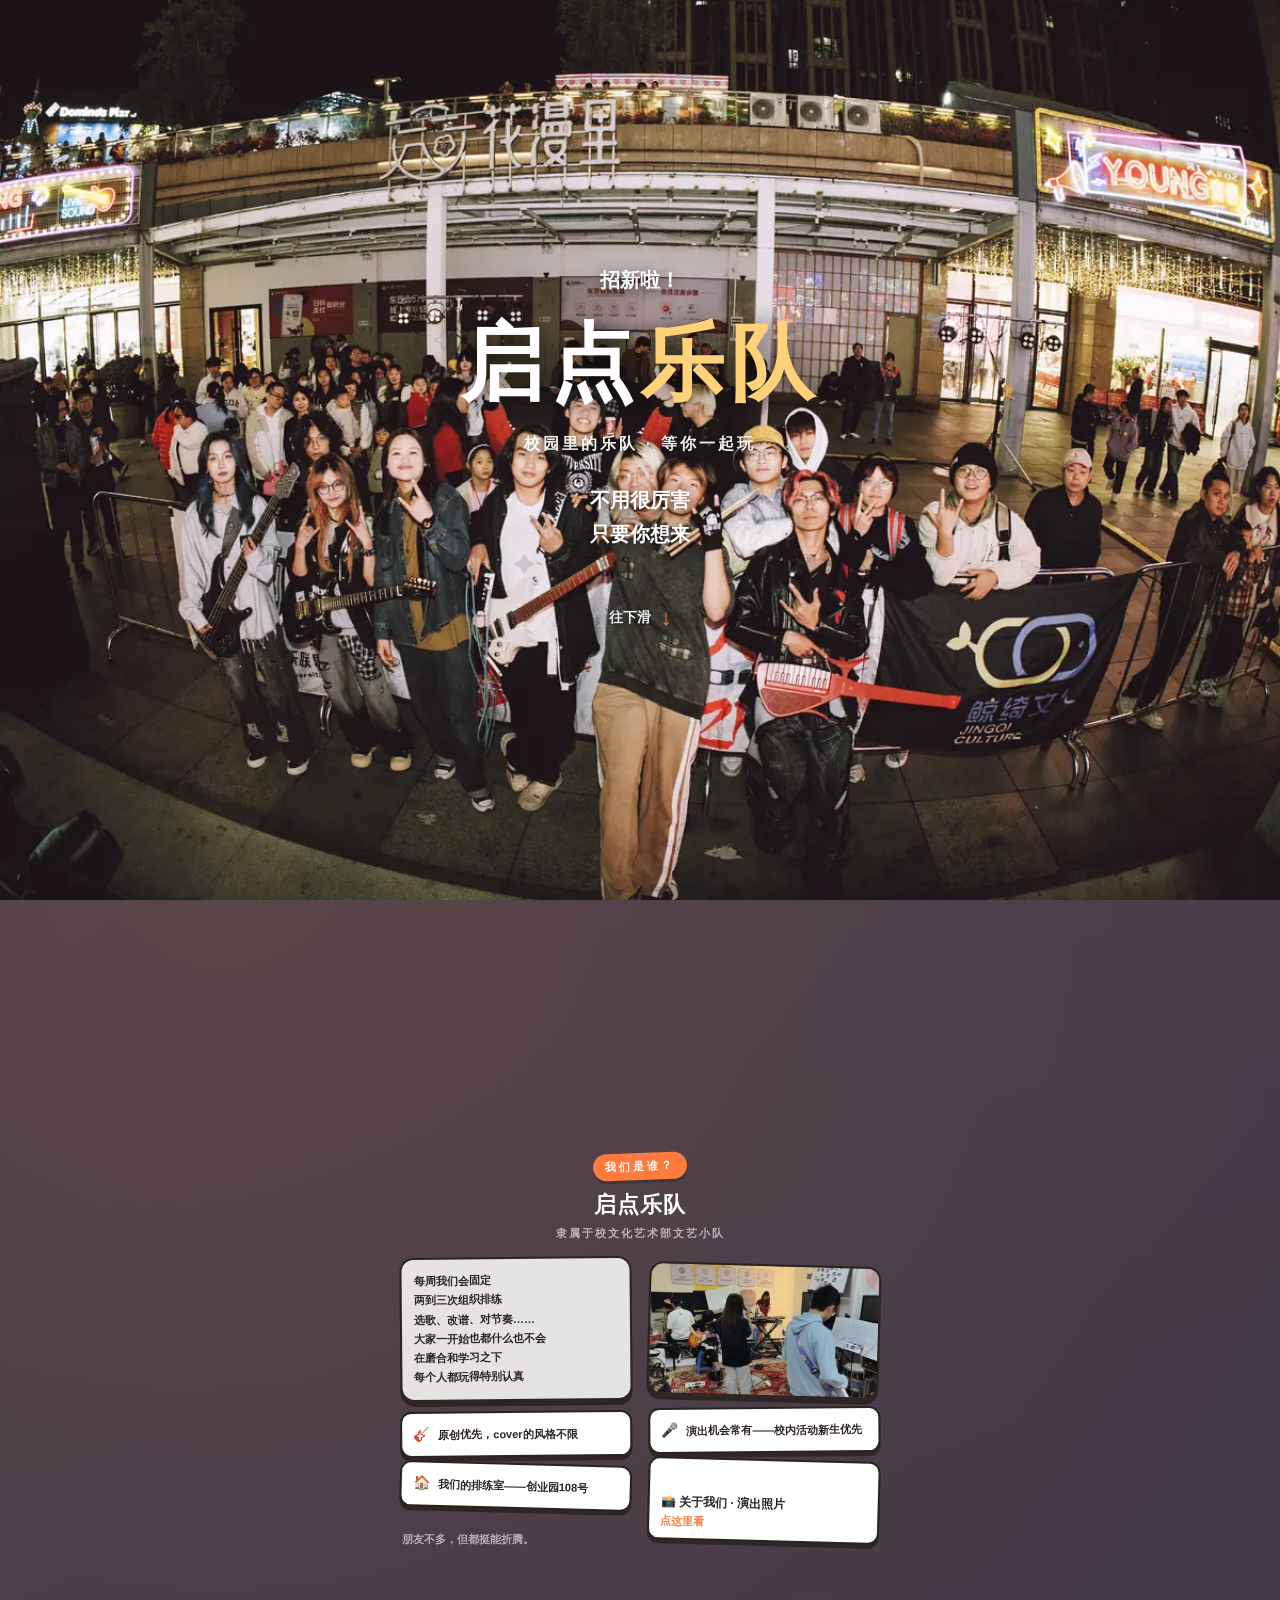
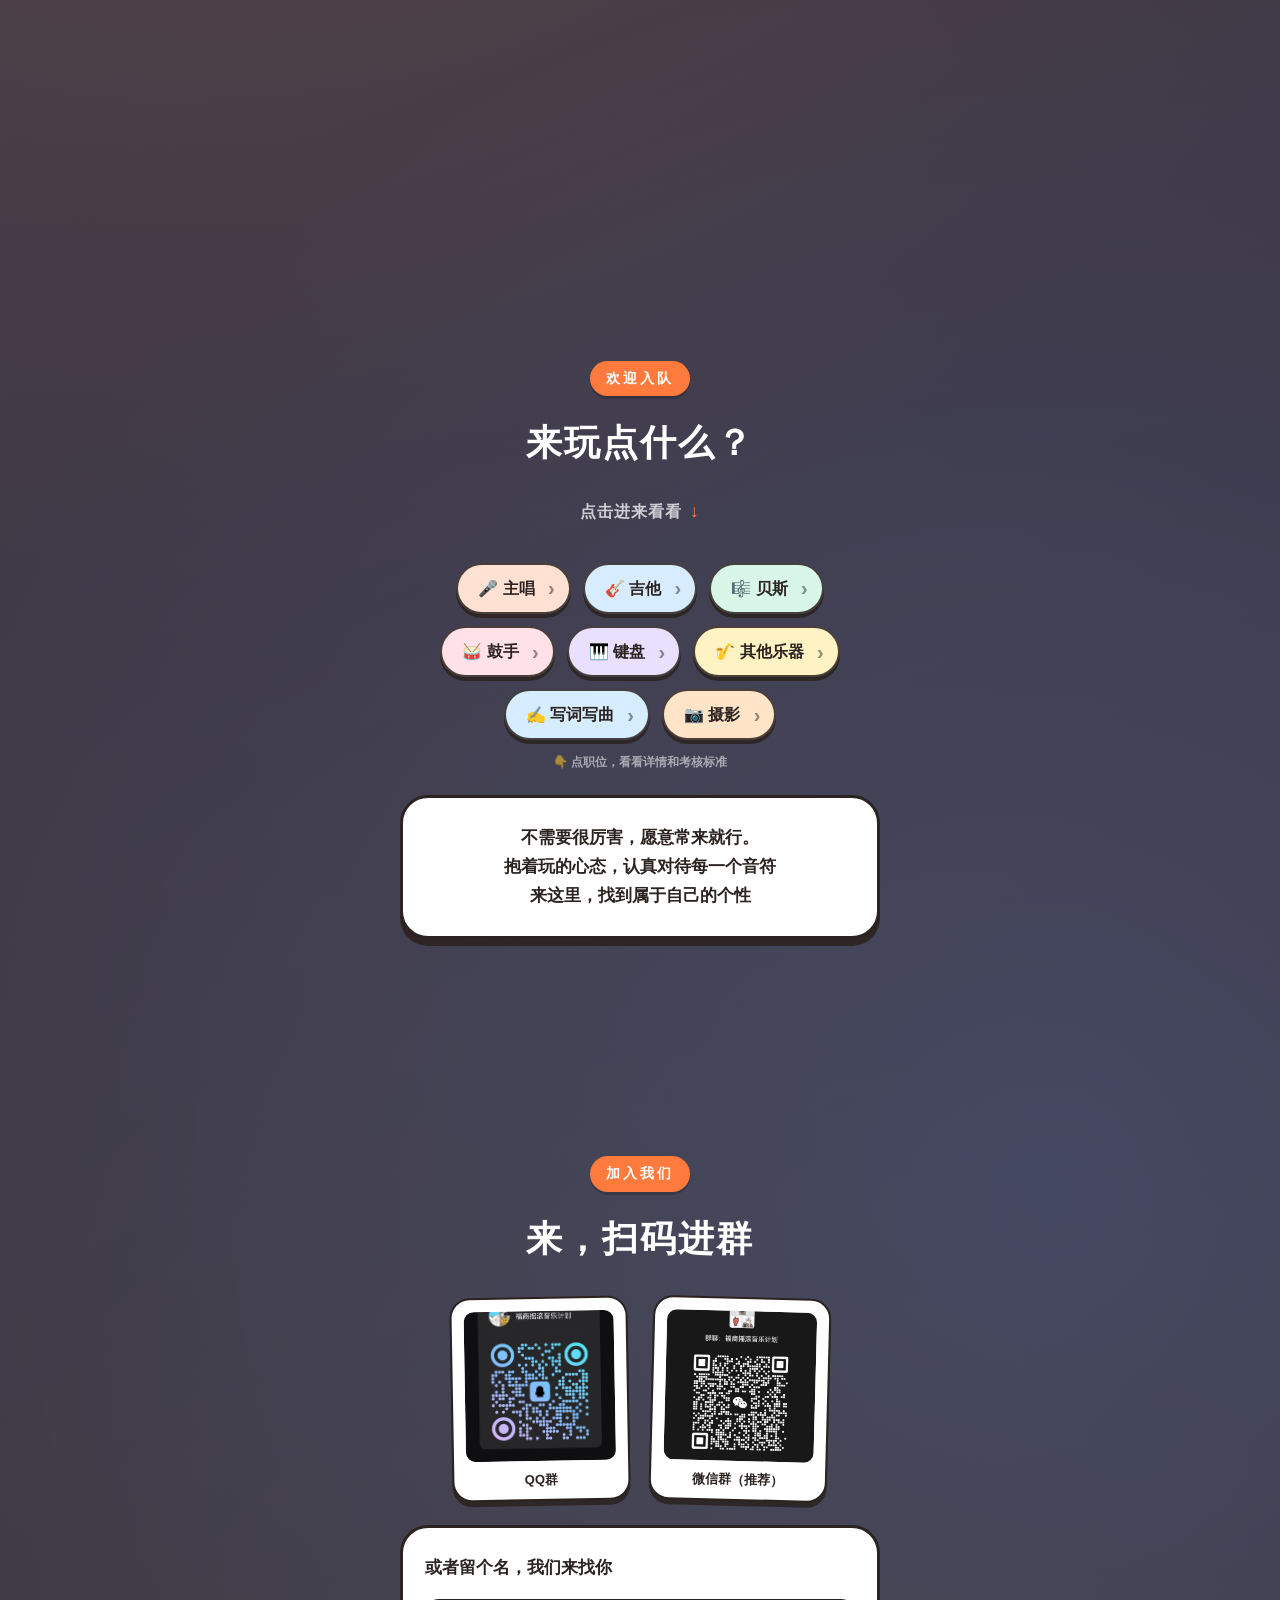
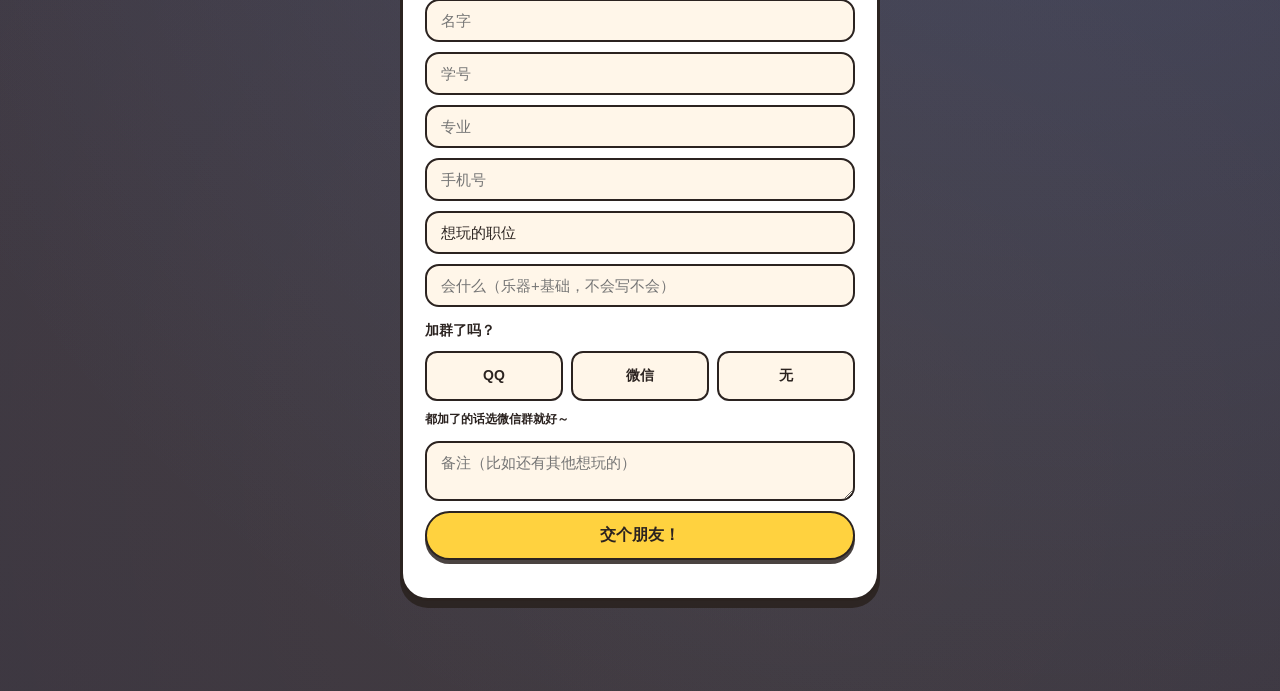
==== qidian/index.html @ b2cba927 "封面人物右移：背景定位改为38%" ====
<!DOCTYPE html>
<html lang="zh-CN">
<head>
<meta charset="UTF-8">
<meta name="viewport" content="width=device-width, initial-scale=1.0, viewport-fit=cover">
<title>启点乐队 · 招新</title>
<meta name="description" content="校园里的乐队 · 等你一起玩，来认识我们吧">
<meta property="og:title" content="启点乐队 · 招新啦">
<meta property="og:description" content="校园里的乐队，等你一起玩。原创、排练、演出，欢迎零基础的你。">
<meta property="og:image" content="https://arrivederci444.github.io/mosm/qidian/picture/DSC_8650_cover.jpg">
<meta property="og:type" content="website">
<link rel="stylesheet" href="style.css?v=15">
<link rel="preload" as="image" href="picture/DSC_8650_cover.webp?v=5">
<link rel="preload" as="image" href="picture/865eef07159ce5806c21fc6494d85a21_s.webp">
<link rel="preload" as="image" href="picture/547a4ffb58e353ded517ff76b41d2df9.webp">
</head>
<body>

<main class="deck" id="deck">

  <!-- 封面 -->
  <section class="slide slide-cover" id="slide0">
    <div class="slide-inner cover-inner">
      <div class="confetti" aria-hidden="true"></div>
      <span class="sticker sticker-spin">招新啦！</span>
      <h1 class="cover-title">启点<span>乐队</span></h1>
      <p class="cover-sub">校园里的乐队 · 等你一起玩</p>
      <p class="cover-desc">不用很厉害<br>只要你想来</p>
      <div class="scroll-hint">往下滑<span class="arrow">↓</span></div>
    </div>
  </section>

  <!-- 我们是谁 -->
  <section class="slide" id="slide1">
    <div class="slide-inner">
      <div class="about-head">
        <p class="kicker">我们是谁？</p>
        <h2 class="slide-title">启点乐队</h2>
        <p class="title-note">隶属于校文化艺术部文艺小队</p>
      </div>
      <div class="about-body">
        <div class="about-text">
          <div class="about-desc">
            <p>每周我们会固定<br>两到三次组织排练<br>选歌、改谱、对节奏……<br>大家一开始也都什么也不会<br>在磨合和学习之下<br>每个人都玩得特别认真</p>
          </div>
          <ul class="facts">
            <li><span class="emoji">🎸</span>原创优先，cover的风格不限</li>
            <li><span class="emoji">🏠</span>我们的排练室——创业园108号</li>
          </ul>
          <p class="tail">朋友不多，但都挺能折腾。</p>
        </div>
        <div class="about-photos">
          <figure class="about-photo p1">
            <picture>
              <source srcset="picture/865eef07159ce5806c21fc6494d85a21_s.webp" type="image/webp">
              <img src="picture/865eef07159ce5806c21fc6494d85a21_s.jpg" alt="排练日常">
            </picture>
          </figure>
          <ul class="facts">
            <li><span class="emoji">🎤</span>演出机会常有——校内活动新生优先</li>
          <li class="facts-cta">
            <button class="about-link" id="aboutLink">📸 关于我们 · 演出照片<span class="about-link-hint">点这里看</span></button>
          </li>
          </ul>
        </div>
      </div>
    </div>
  </section>

  <!-- 招新岗位 -->
  <section class="slide" id="slide2">
    <div class="slide-inner">
      <p class="kicker">欢迎入队</p>
      <h2 class="slide-title">来玩点什么？<br><span class="click-hint">点击进来看看 <span class="click-arrow">↓</span></span></h2>
      <div class="chips">
        <a class="chip" href="role.html?role=主唱">🎤 主唱</a>
        <a class="chip" href="role.html?role=吉他">🎸 吉他</a>
        <a class="chip" href="role.html?role=贝斯">🎼 贝斯</a>
        <a class="chip" href="role.html?role=鼓手">🥁 鼓手</a>
        <a class="chip" href="role.html?role=键盘">🎹 键盘</a>
        <a class="chip" href="role.html?role=其他乐器">🎷 其他乐器</a>
        <a class="chip" href="role.html?role=写词写曲">✍️ 写词写曲</a>
        <a class="chip" href="role.html?role=摄影">📷 摄影</a>
      </div>
      <p class="role-hint">👇 点职位，看看详情和考核标准</p>
      <div class="card">
        <p>不需要很厉害，愿意常来就行。<br>抱着玩的心态，认真对待每一个音符<br>来这里，找到属于自己的个性</p>
      </div>
    </div>
  </section>

  <!-- 加入我们 -->
  <section class="slide" id="slide3">
    <div class="slide-inner">
      <p class="kicker">加入我们</p>
      <h2 class="slide-title">来，扫码进群</h2>
      <div class="qr-row">
        <div class="qr">
          <img src="qr-wechat.jpg" alt="QQ群二维码">
          <span class="qr-label">QQ群</span>
        </div>
        <div class="qr">
          <img src="qr-qq.jpg" alt="微信群二维码">
          <span class="qr-label">微信群（推荐）</span>
        </div>
      </div>
      <div class="card form-card">
        <h3>或者留个名，我们来找你</h3>
        <form id="joinForm">
          <input type="text" name="name" placeholder="名字" required>
          <input type="text" name="student_id" placeholder="学号" pattern="202[0-9]{5}0[0-9]{3}" title="学号格式：202XXXXX0XXX" required>
          <input type="text" name="major" placeholder="专业" required>
          <input type="tel" name="phone" placeholder="手机号" required>
          <select name="position" required>
            <option value="" disabled selected>想玩的职位</option>
            <option>主唱</option>
            <option>吉他</option>
            <option>贝斯</option>
            <option>鼓手</option>
            <option>键盘</option>
            <option>其他乐器</option>
            <option>摄影</option>
          </select>
          <input type="text" name="instruments" placeholder="会什么（乐器+基础，不会写不会）" required>
          <div class="form-group">
            <label class="form-label">加群了吗？</label>
            <div class="group-options">
              <label class="group-opt"><input type="radio" name="group" value="QQ"><span>QQ</span></label>
              <label class="group-opt"><input type="radio" name="group" value="微信"><span>微信</span></label>
              <label class="group-opt"><input type="radio" name="group" value="无"><span>无</span></label>
            </div>
            <p class="form-sub">都加了的话选微信群就好～</p>
          </div>
          <textarea name="remarks" rows="2" placeholder="备注（比如还有其他想玩的）"></textarea>
          <button type="submit" class="btn">交个朋友！</button>
        </form>
        <p class="form-hint" id="formHint"></p>
      </div>
    </div>
  </section>

</main>

<!-- 演出照片弹窗 -->
<div class="gallery-modal" id="galleryModal">
  <div class="gallery-box">
    <div class="gallery-head">
      <h3>关于我们 · 演出照片</h3>
      <button class="gallery-close" id="galleryClose">×</button>
    </div>
    <div class="gallery-grid" id="galleryGrid"></div>
  </div>
</div>

<!-- 大图灯箱 -->
<div class="lb" id="lb">
  <button class="lb-close" id="lbClose">×</button>
  <button class="lb-prev" id="lbPrev">‹</button>
  <img id="lbImg" src="" alt="">
  <button class="lb-next" id="lbNext">›</button>
</div>

<!-- 二维码放大 -->
<div class="qr-zoom" id="qrZoom">
  <img id="qrZoomImg" src="" alt="二维码">
</div>

<script src="script.js?v=4"></script>
</body>
</html>
---- qidian/style.css ----
:root {
  --paper: #fff6e9;
  --ink: #2b2320;
  --card: #ffffff;
  --orange: #ff7a3d;
  --pink: #ff4d6d;
  --blue: #3d9bff;
  --purple: #8b5cf6;
  --green: #3ecf8e;
  --yellow: #ffd23f;
}

* { margin: 0; padding: 0; box-sizing: border-box; }

html { scroll-snap-type: y proximity; background: #3a3642; scroll-padding-bottom: 48px; overflow-x: hidden; }

body {
  font-family: -apple-system, BlinkMacSystemFont, "PingFang SC", "Hiragino Sans GB", "Microsoft YaHei", sans-serif;
  background:
    radial-gradient(circle at 18% 22%, rgba(255,122,61,.12), transparent 42%),
    radial-gradient(circle at 82% 72%, rgba(96,150,255,.16), transparent 42%),
    radial-gradient(circle at 62% 94%, rgba(255,210,63,.07), transparent 45%),
    linear-gradient(160deg, #48424d 0%, #403a47 45%, #343040 100%);
  color: var(--ink);
  line-height: 1.7;
  -webkit-font-smoothing: antialiased;
  overflow-x: hidden;
}

.deck { scroll-snap-stop: always; }

/* ---------- 每一屏 ---------- */
.slide {
  min-height: 100vh;
  min-height: 100svh;
  scroll-snap-align: start;
  display: flex;
  align-items: center;
  justify-content: center;
  padding: 48px 28px calc(48px + env(safe-area-inset-bottom));
  position: relative;
}

.slide-inner {
  width: 100%;
  max-width: 480px;
  margin: 0 auto;
  text-align: center;
}

/* 进入视口的动画 */
.slide-inner > * {
  opacity: 0;
  transform: translateY(26px);
  transition: opacity .6s ease, transform .6s ease;
}
.slide.in .slide-inner > * { opacity: 1; transform: translateY(0); }
.slide.in .slide-inner > *:nth-child(1) { transition-delay: .05s; }
.slide.in .slide-inner > *:nth-child(2) { transition-delay: .12s; }
.slide.in .slide-inner > *:nth-child(3) { transition-delay: .19s; }
.slide.in .slide-inner > *:nth-child(4) { transition-delay: .26s; }
.slide.in .slide-inner > *:nth-child(5) { transition-delay: .33s; }
.slide.in .slide-inner > *:nth-child(6) { transition-delay: .40s; }
.slide.in .slide-inner > *:nth-child(7) { transition-delay: .47s; }

/* ---------- 文字 ---------- */
.kicker {
  display: inline-block;
  font-size: 14px;
  font-weight: 800;
  letter-spacing: 3px;
  color: #fff;
  background: var(--orange);
  padding: 6px 16px;
  border-radius: 999px;
  margin-bottom: 16px;
  box-shadow: 0 3px 0 rgba(0,0,0,.18);
  transform: rotate(-2deg);
}

.slide-title {
  font-size: 36px;
  font-weight: 900;
  letter-spacing: 2px;
  margin-bottom: 28px;
  color: #fff;
}

/* 标题下方小字，偏右 */
.title-note {
  display: block;
  text-align: right;
  font-size: 13px;
  font-weight: 600;
  letter-spacing: 2px;
  color: rgba(255,255,255,.62);
  margin: -18px 6px 26px 0;
}

/* 关于我们 链接按钮 */
.about-link {
  margin-top: 26px;
  border: 2.5px solid var(--ink);
  border-radius: 999px;
  background: var(--orange);
  color: #fff;
  font-size: 15px;
  font-weight: 900;
  letter-spacing: 1px;
  padding: 13px 28px;
  cursor: pointer;
  box-shadow: 0 5px 0 rgba(0,0,0,.4);
  transition: transform .15s;
  font-family: inherit;
}
.about-link:active { transform: translateY(3px); box-shadow: 0 2px 0 rgba(0,0,0,.4); }

/* ---------- 演出照片弹窗 ---------- */
.gallery-modal {
  position: fixed;
  inset: 0;
  z-index: 300;
  display: none;
  align-items: center;
  justify-content: center;
  background: rgba(15,12,20,.92);
  padding: 24px;
}
.gallery-modal.open { display: flex; }
.gallery-box {
  background: #241d18;
  border: 2.5px solid var(--ink);
  border-radius: 20px;
  width: 100%;
  max-width: 460px;
  max-height: 86vh;
  display: flex;
  flex-direction: column;
  overflow: hidden;
}
.gallery-head {
  display: flex;
  align-items: center;
  justify-content: space-between;
  padding: 14px 18px;
  border-bottom: 2px solid var(--ink);
  background: #2c241e;
}
.gallery-head h3 { color: #fff; font-size: 15px; letter-spacing: 2px; }
.gallery-close {
  background: none;
  border: 0;
  color: #fff;
  font-size: 26px;
  line-height: 1;
  cursor: pointer;
}
.gallery-grid {
  padding: 16px;
  display: grid;
  grid-template-columns: repeat(3, 1fr);
  gap: 10px;
  overflow-y: auto;
}
.gallery-grid img {
  width: 100%;
  aspect-ratio: 1;
  object-fit: cover;
  border-radius: 8px;
  cursor: pointer;
  border: 1.5px solid rgba(255,255,255,.22);
  transition: transform .15s;
}
.gallery-grid img:active { transform: scale(.96); }

/* ---------- 大图灯箱 ---------- */
.lb {
  position: fixed;
  inset: 0;
  z-index: 400;
  display: none;
  align-items: center;
  justify-content: center;
  background: rgba(0,0,0,.95);
  padding: 30px;
}
.lb.open { display: flex; }
.lb img { max-width: 92vw; max-height: 84vh; border-radius: 8px; }
.lb button {
  position: absolute;
  background: rgba(255,255,255,.12);
  color: #fff;
  border: 0;
  width: 44px;
  height: 44px;
  border-radius: 50%;
  font-size: 24px;
  cursor: pointer;
}
.lb-close { top: 20px; right: 20px; }
.lb-prev { left: 14px; top: 50%; transform: translateY(-50%); }
.lb-next { right: 14px; top: 50%; transform: translateY(-50%); }

.tail {
  margin-top: 22px;
  font-size: 14px;
  color: rgba(255,255,255,.6);
  font-weight: 600;
}

/* ---------- 贴纸卡片 ---------- */
.card {
  background: var(--card);
  border: 3px solid var(--ink);
  border-radius: 28px;
  box-shadow: 0 7px 0 rgba(43,35,32,.9);
  padding: 26px 22px;
  font-size: 17px;
  font-weight: 700;
  margin-top: 8px;
}
.card p { color: var(--ink); }

/* ---------- 封面 ---------- */
.slide-cover {
  background-image: url("picture/DSC_8650_cover.jpg?v=5");
  background-image: image-set(
    url("picture/DSC_8650_cover.webp?v=5") type("image/webp") 1x,
    url("picture/DSC_8650_cover.jpg?v=5") type("image/jpeg") 1x
  );
  background-size: cover;
  background-position: 38% center;
}
/* 封面：先露图，文字再慢慢浮出 */
.cover-inner > * {
  animation: floatUp 1.3s ease-out both;
}
.cover-inner > *:nth-child(1) { animation-delay: 0.6s; }
.cover-inner > *:nth-child(2) { animation-delay: 0.75s; }
.cover-inner > *:nth-child(3) { animation-delay: 0.9s; }
.cover-inner > *:nth-child(4) { animation-delay: 1.05s; }
.cover-inner > *:nth-child(5) { animation-delay: 1.2s; }
.cover-inner > *:nth-child(6) { animation-delay: 1.35s; }
@keyframes floatUp {
  from { opacity: 0; transform: translateY(48px); filter: blur(8px); }
  to { opacity: 1; transform: translateY(0); filter: blur(0); }
}
.cover-inner { position: relative; z-index: 2; }

.cover-title {
  font-size: clamp(54px, 16vw, 84px);
  font-weight: 900;
  letter-spacing: 6px;
  line-height: 1.15;
  margin-top: 18px;
  color: #fff;
  text-shadow: 0 3px 24px rgba(0,0,0,.65);
}
.cover-title span { color: #ffd27a; }
.cover-sub {
  display: inline-block;
  margin-top: 18px;
  font-size: 16px;
  font-weight: 800;
  letter-spacing: 3px;
  color: rgba(255,255,255,.94);
  text-shadow: 0 2px 14px rgba(0,0,0,.65);
  transform: rotate(1.5deg);
}
.cover-desc {
  margin-top: 26px;
  font-size: 20px;
  font-weight: 800;
  color: #fff;
  text-shadow: 0 2px 14px rgba(0,0,0,.65);
}

/* 招新啦 贴纸（封面纯文字，无底色） */
.sticker {
  display: inline-block;
  font-size: 20px;
  font-weight: 900;
  color: rgba(255,255,255,.96);
  text-shadow: 0 2px 14px rgba(0,0,0,.55);
}
.sticker-spin { transform: rotate(-8deg); animation: bob 2.4s ease-in-out infinite; }
@keyframes bob { 0%,100% { transform: rotate(-8deg) translateY(0); } 50% { transform: rotate(-6deg) translateY(-8px); } }

/* 往下滑提示 */
.scroll-hint {
  margin-top: 48px;
  font-size: 14px;
  font-weight: 800;
  color: rgba(255,255,255,.9);
  display: flex;
  align-items: center;
  justify-content: center;
  gap: 10px;
  text-shadow: 0 2px 10px rgba(0,0,0,.6);
}
.scroll-hint .arrow { font-size: 22px; animation: drop 1.4s ease-in-out infinite; color: var(--orange); }
@keyframes drop { 0%,100% { transform: translateY(0); } 50% { transform: translateY(8px); } }

/* 彩纸屑 */
.confetti {
  position: absolute; inset: 0; z-index: 0; pointer-events: none; overflow: hidden;
}
.confetti::before, .confetti::after {
  content: "✦ ✧ ✦ ✧ ✦ ✧";
  position: absolute;
  font-size: 22px;
  color: rgba(43,35,32,.14);
  letter-spacing: 22px;
  animation: floaty 9s ease-in-out infinite;
}
.confetti::before { top: 16%; left: -8%; }
.confetti::after { bottom: 14%; right: -8%; animation-delay: 3s; }
@keyframes floaty { 0%,100% { transform: translateY(0) rotate(0deg); } 50% { transform: translateY(-24px) rotate(8deg); } }

/* ---------- 我们是谁（左文右图，适配手机） ---------- */
#slide1 { padding-top: 20px; padding-bottom: 20px; }
#slide1 .kicker { font-size: 11px; padding: 4px 12px; margin-bottom: 6px; }
#slide1 .slide-title { font-size: 22px; margin-bottom: 2px; letter-spacing: 1px; }
#slide1 .title-note { font-size: 10.5px; margin: 2px 0 0 0; text-align: center; }
.about-head { text-align: center; margin-bottom: 14px; }

.about-body {
  display: flex;
  flex-direction: row;
  align-items: stretch;
  justify-content: center;
  gap: 16px;
  width: 100%;
  max-width: 520px;
  margin: 0 auto;
}

.about-text {
  flex: 1;
  min-width: 0;
  display: flex;
  flex-direction: column;
  gap: 10px;
}

.about-desc {
  background: rgba(255,255,255,.85);
  border: 2.5px solid var(--ink);
  border-radius: 14px;
  box-shadow: 0 5px 0 rgba(43,35,32,.9);
  padding: 12px 12px;
  font-size: 11px;
  font-weight: 700;
  text-align: left;
  transform: rotate(-0.5deg);
}
.about-desc p { color: var(--ink); line-height: 1.75; }

.about-photos {
  flex: 1;
  min-width: 0;
  display: flex;
  flex-direction: column;
  justify-content: center;
  gap: 10px;
}
.about-photo { margin: 0; width: 100%; }
.about-photo.p1 { transform: rotate(1.5deg); }
.about-photo.p2 { transform: rotate(-1.5deg); }
.about-photo img {
  width: 100%;
  display: block;
  aspect-ratio: 3 / 4;
  object-fit: cover;
  border: 2.5px solid var(--ink);
  border-radius: 14px;
  box-shadow: 0 5px 0 rgba(43,35,32,.9);
}
.about-photo.p1 img {
  aspect-ratio: auto;
  object-fit: contain;
}

#slide1 .facts {
  display: flex;
  flex-direction: column;
  gap: 6px;
  list-style: none;
  text-align: left;
  margin-top: 0;
  transform: rotate(0.5deg);
}
#slide1 .facts li {
  padding: 9px 11px;
  font-size: 11px;
  gap: 8px;
  border-radius: 11px;
  line-height: 1.7;
}
#slide1 .facts .emoji { font-size: 14px; }
#slide1 .facts li.facts-cta {
  padding: 9px 11px;
}
#slide1 .facts li.facts-cta .about-link {
  display: block;
  width: 100%;
  background: none;
  border: 0;
  box-shadow: none;
  color: var(--ink);
  font-size: 12px;
  font-weight: 900;
  letter-spacing: 0;
  padding: 0;
  text-align: left;
  cursor: pointer;
  font-family: inherit;
}
#slide1 .facts li.facts-cta .about-link-hint {
  display: block;
  margin-top: 3px;
  font-size: 11px;
  font-weight: 800;
  color: var(--orange);
}

#slide1 .tail {
  margin: 12px 0 0 2px;
  text-align: left;
  font-size: 11px;
}
.facts {
  list-style: none;
  margin-top: 26px;
  display: flex;
  flex-direction: column;
  gap: 12px;
  text-align: left;
}
.facts li {
  display: flex;
  align-items: center;
  gap: 12px;
  background: var(--card);
  border: 2.5px solid var(--ink);
  border-radius: 18px;
  padding: 12px 16px;
  font-weight: 800;
  font-size: 15px;
  box-shadow: 0 4px 0 rgba(43,35,32,.85);
}
.facts li:nth-child(1) { transform: rotate(-1deg); }
.facts li:nth-child(2) { transform: rotate(1deg); }
.facts li:nth-child(3) { transform: rotate(-0.5deg); }
.facts li:nth-child(4) { transform: rotate(0.8deg); }
.facts .emoji { font-size: 22px; }

#slide2 .click-hint {
  display: inline-block;
  font-size: 16px;
  font-weight: 800;
  letter-spacing: 1px;
  color: rgba(255,255,255,.75);
  margin-top: 6px;
}
#slide2 .click-arrow {
  display: inline-block;
  font-size: 18px;
  color: var(--orange);
  animation: drop 1.4s ease-in-out infinite;
  margin-left: 2px;
}
.chips {
  display: flex;
  flex-wrap: wrap;
  justify-content: center;
  gap: 12px;
  margin: 6px 0 24px;
}

/* ---------- 岗位 chips ---------- */
.chip {
  font-size: 16px;
  font-weight: 900;
  background: var(--card);
  border: 2.5px solid var(--ink);
  border-radius: 999px;
  padding: 10px 20px;
  box-shadow: 0 4px 0 rgba(43,35,32,.85);
  cursor: pointer;
  transition: transform .12s;
  text-decoration: none;
  color: var(--ink);
}
.chip:active { transform: translateY(2px); box-shadow: 0 2px 0 rgba(43,35,32,.85); }

/* 第三页职位：加箭头，看起来更像可点击 */
#slide2 .chip {
  position: relative;
  padding-right: 34px;
  border-color: rgba(43,35,32,.85);
}
#slide2 .chip::after {
  content: "›";
  position: absolute;
  right: 14px;
  top: 50%;
  transform: translateY(-50%);
  font-size: 20px;
  font-weight: 900;
  color: var(--ink);
  opacity: .5;
}
#slide2 .chip:hover {
  box-shadow: 0 6px 0 rgba(43,35,32,.85);
  transform: translateY(-1px);
}
.chip:nth-child(1) { background: #ffe1d3; }
.chip:nth-child(2) { background: #d8ecff; }
.chip:nth-child(3) { background: #d9f7e8; }
.chip:nth-child(4) { background: #ffe1e8; }
.chip:nth-child(5) { background: #e9e0ff; }
.chip:nth-child(6) { background: #fff3c4; }
.chip:nth-child(7) { background: #d6ecff; }
.chip:nth-child(8) { background: #ffe4c8; }

.role-hint {
  margin: -12px 0 22px;
  font-size: 12px;
  font-weight: 700;
  color: rgba(255,255,255,.55);
}

/* ---------- 职位详情页（外卖式布局） ---------- */
.role-app {
  max-width: 560px;
  margin: 0 auto;
  padding: 32px 18px calc(80px + env(safe-area-inset-bottom));
}
.role-app-head { text-align: center; margin-bottom: 18px; }
.role-app-title {
  color: #fff;
  font-size: 28px;
  font-weight: 900;
  letter-spacing: 2px;
  margin-top: 6px;
}
.role-back {
  display: inline-block;
  margin-top: 14px;
  color: rgba(255,255,255,.85);
  font-size: 13px;
  font-weight: 800;
  text-decoration: none;
  border: 2px solid rgba(255,255,255,.35);
  border-radius: 999px;
  padding: 6px 16px;
}
.role-back:active { background: rgba(255,255,255,.15); }

.role-app-body {
  display: flex;
  align-items: flex-start;
  gap: 14px;
}

/* 左侧职位种类列表 */
.role-side {
  flex-shrink: 0;
  width: 76px;
  display: flex;
  flex-direction: column;
  gap: 8px;
}
.role-side-item {
  display: flex;
  flex-direction: column;
  align-items: center;
  justify-content: center;
  gap: 2px;
  padding: 10px 4px;
  background: var(--card);
  border: 2.5px solid var(--ink);
  border-radius: 14px;
  box-shadow: 0 4px 0 rgba(43,35,32,.85);
  font-size: 11px;
  font-weight: 900;
  line-height: 1.2;
  color: var(--ink);
  text-decoration: none;
  text-align: center;
  transition: transform .12s;
}
.role-side-item:active { transform: translateY(2px); box-shadow: 0 2px 0 rgba(43,35,32,.85); }
.role-side-item.on {
  background: var(--orange);
  color: #fff;
  border-color: var(--ink);
}
.role-side-item .role-side-emoji { font-size: 16px; }

/* 右侧职位内容 */
.role-detail {
  flex: 1;
  min-width: 0;
}
.role-detail-block {
  display: none;
  background: var(--card);
  border: 3px solid var(--ink);
  border-radius: 20px;
  box-shadow: 0 7px 0 rgba(43,35,32,.9);
  padding: 20px 18px;
  text-align: left;
  animation: fadeSlide .3s ease both;
}
.role-detail-block.show { display: block; }
.role-detail-block h2 {
  font-size: 19px;
  font-weight: 900;
  margin-bottom: 12px;
  color: var(--ink);
}
.role-detail-block h3 {
  font-size: 14px;
  font-weight: 900;
  margin: 16px 0 8px;
  color: var(--ink);
}
.role-detail-block p,
.role-detail-block li {
  font-size: 13.5px;
  font-weight: 600;
  color: var(--ink);
  line-height: 1.9;
}
.role-detail-block ul { padding-left: 18px; }
@keyframes fadeSlide {
  from { opacity: 0; transform: translateX(10px); }
  to { opacity: 1; transform: translateX(0); }
}

/* ---------- 加入我们 ---------- */
#slide3 { padding-bottom: calc(90px + env(safe-area-inset-bottom)); }
.qr-row {
  display: flex;
  justify-content: center;
  gap: 22px;
  margin-bottom: 24px;
}
.qr {
  background: var(--card);
  border: 2.5px solid var(--ink);
  border-radius: 20px;
  padding: 12px 12px 8px;
  box-shadow: 0 5px 0 rgba(43,35,32,.85);
  transform: rotate(-1deg);
}
.qr:nth-child(2) { transform: rotate(1.5deg); }
.qr img {
  width: 128px;
  height: 128px;
  object-fit: cover;
  border-radius: 10px;
  display: block;
}

/* 二维码放大 */
.qr-zoom {
  position: fixed;
  inset: 0;
  z-index: 400;
  display: none;
  align-items: center;
  justify-content: center;
  background: rgba(0,0,0,.95);
  padding: 30px;
  cursor: zoom-out;
}
.qr-zoom.open { display: flex; }
.qr-zoom img {
  max-width: 88vw;
  max-height: 88vh;
  border-radius: 12px;
}
.qr-label {
  display: block;
  margin-top: 8px;
  font-size: 13px;
  font-weight: 900;
  color: var(--ink);
}

.form-card { text-align: left; }
.form-card h3 { font-size: 17px; margin-bottom: 16px; }
#joinForm {
  display: flex;
  flex-direction: column;
  gap: 10px;
}
#joinForm input, #joinForm textarea, #joinForm select {
  width: 100%;
  border: 2px solid var(--ink);
  border-radius: 14px;
  background: var(--paper);
  padding: 11px 14px;
  font-size: 15px;
  font-family: inherit;
  color: var(--ink);
  outline: none;
}
#joinForm select { appearance: none; cursor: pointer; }
#joinForm input:focus, #joinForm textarea:focus, #joinForm select:focus {
  border-color: var(--orange);
  background: #fff;
}
.form-group { margin: 2px 0; }
.form-label {
  display: block;
  font-size: 14px;
  font-weight: 800;
  color: var(--ink);
  margin-bottom: 8px;
}
.group-options {
  display: flex;
  gap: 8px;
}
.group-opt {
  flex: 1;
  display: flex;
  align-items: center;
  justify-content: center;
  border: 2px solid var(--ink);
  border-radius: 12px;
  background: var(--paper);
  padding: 11px 6px;
  font-size: 14px;
  font-weight: 800;
  color: var(--ink);
  cursor: pointer;
  transition: background .15s;
}
.group-opt input {
  position: absolute;
  opacity: 0;
  pointer-events: none;
}
.group-opt.checked {
  background: var(--orange);
  color: #fff;
  box-shadow: 0 3px 0 rgba(43,35,32,.85);
}
.form-sub {
  margin-top: 8px;
  font-size: 12px;
  font-weight: 700;
  color: rgba(43,35,32,.55);
}
.btn {
  border: 2.5px solid var(--ink);
  border-radius: 999px;
  background: var(--yellow);
  color: var(--ink);
  font-size: 16px;
  font-weight: 900;
  padding: 12px;
  cursor: pointer;
  box-shadow: 0 4px 0 rgba(43,35,32,.85);
  transition: transform .15s;
  font-family: inherit;
}
.btn:active { transform: translateY(3px); box-shadow: 0 1px 0 rgba(43,35,32,.85); }
.form-hint { margin-top: 12px; font-size: 13px; font-weight: 700; color: var(--green); text-align: center; }

/* ---------- 桌面适配 ---------- */
@media (min-width: 768px) {
  .slide { padding: 56px 32px; }
  .qr img { width: 150px; height: 150px; }
}
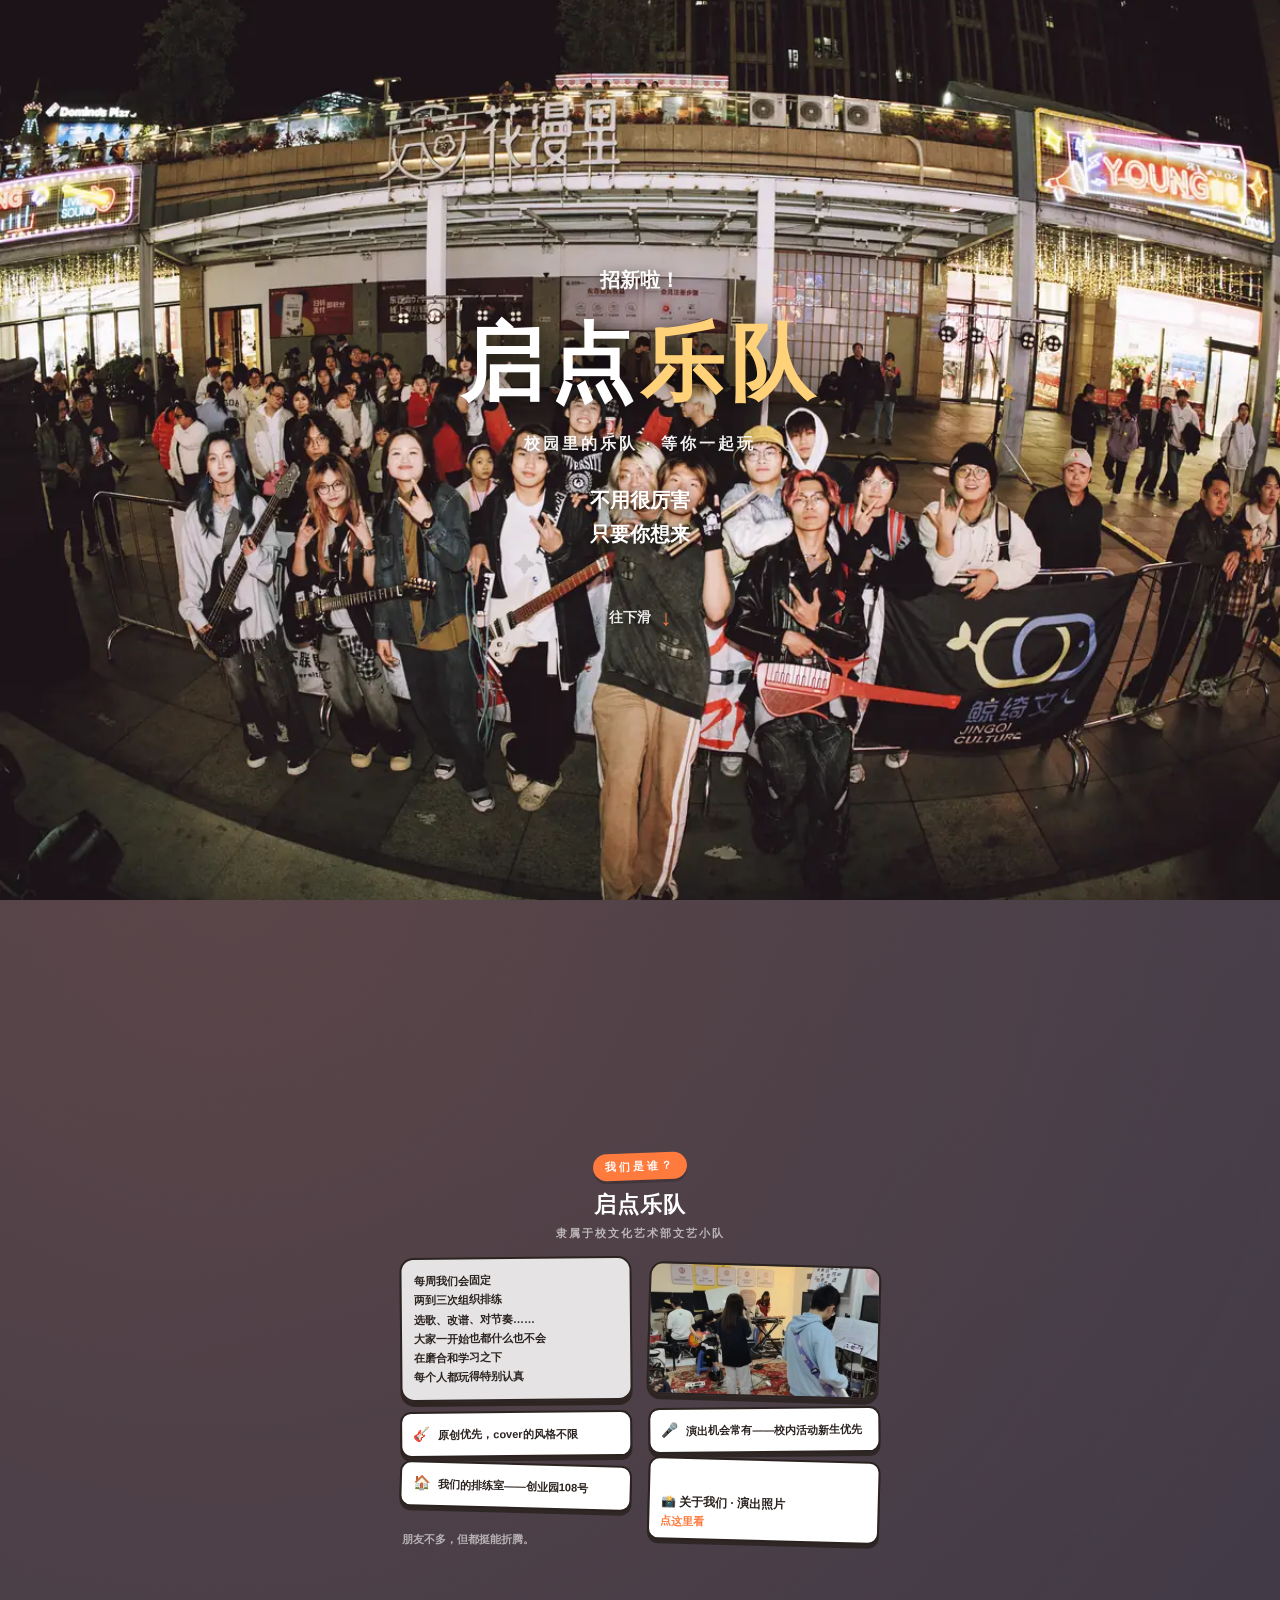
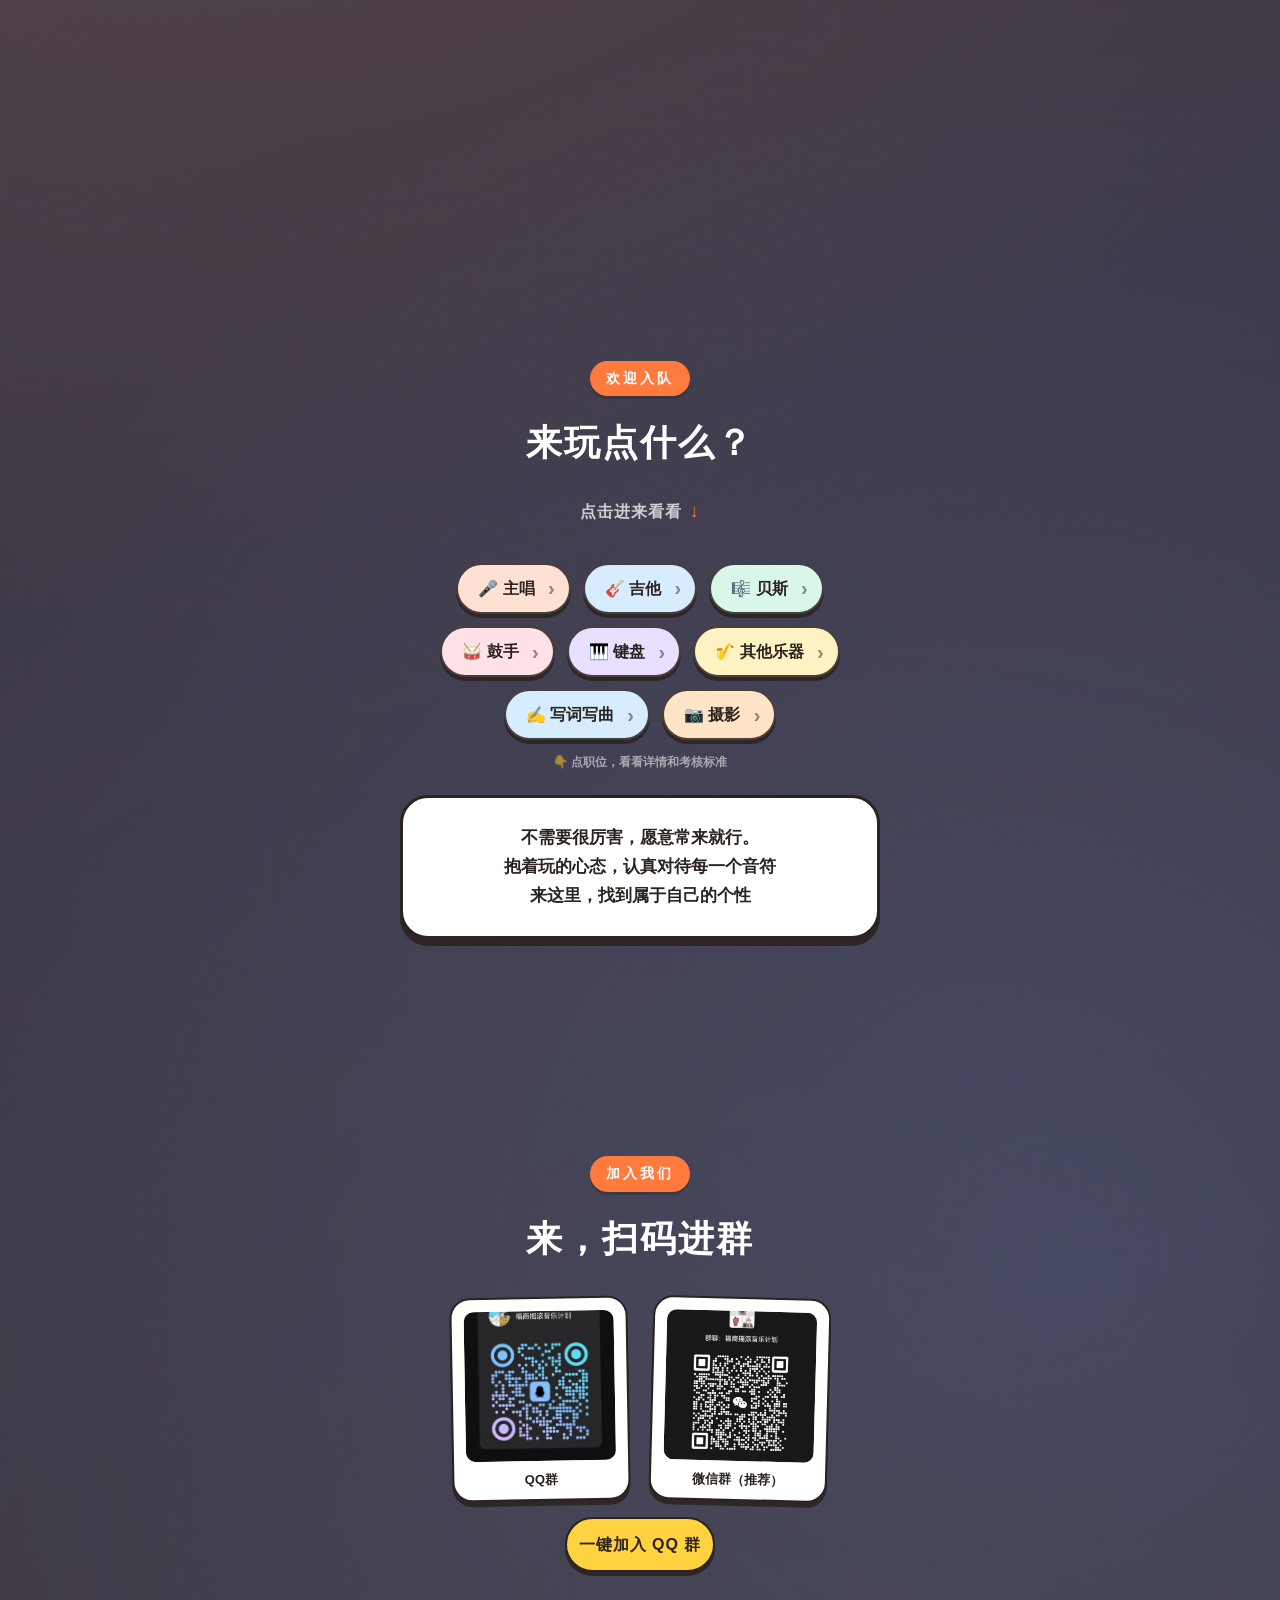
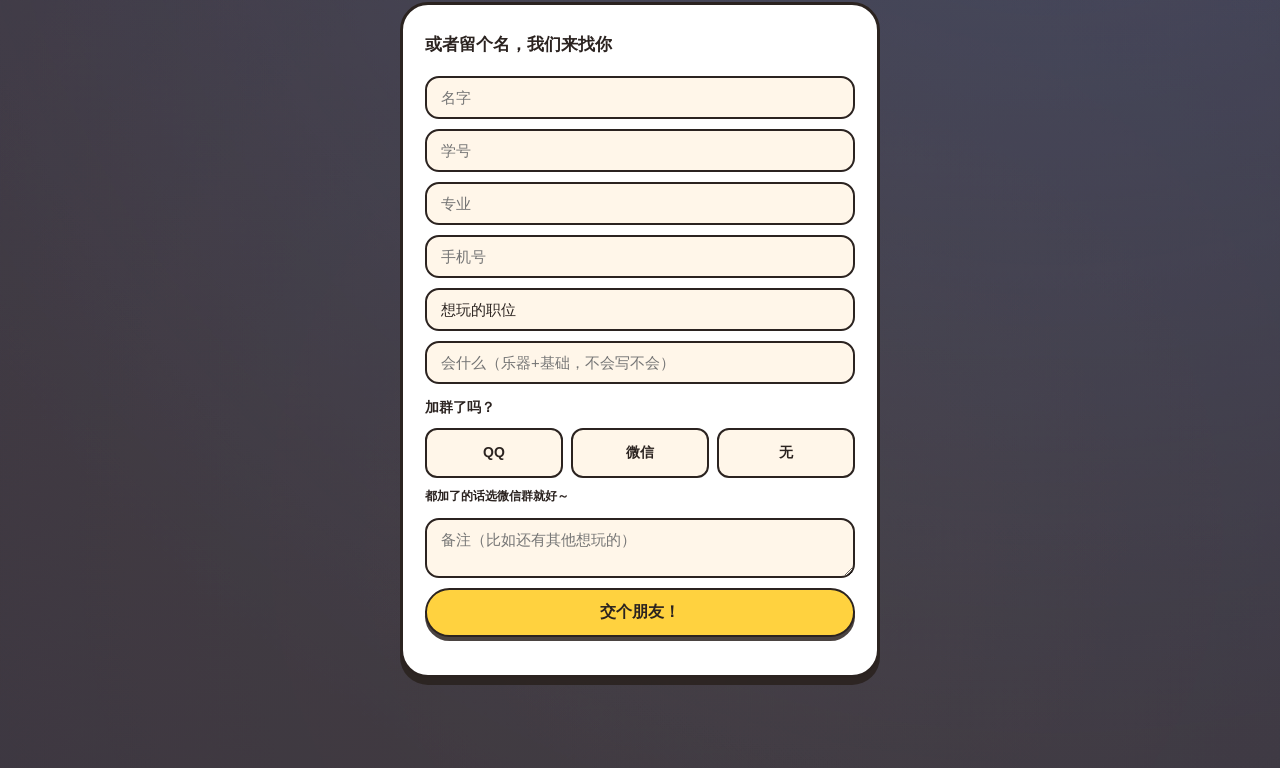
==== commit 65e3ed79: "加群页新增一键加入QQ群按钮" ====
--- a/qidian/index.html
+++ b/qidian/index.html
@@ -9,7 +9,7 @@
 <meta property="og:description" content="校园里的乐队，等你一起玩。原创、排练、演出，欢迎零基础的你。">
 <meta property="og:image" content="https://arrivederci444.github.io/mosm/qidian/picture/DSC_8650_cover.jpg">
 <meta property="og:type" content="website">
-<link rel="stylesheet" href="style.css?v=15">
+<link rel="stylesheet" href="style.css?v=20">
 <link rel="preload" as="image" href="picture/DSC_8650_cover.webp?v=5">
 <link rel="preload" as="image" href="picture/865eef07159ce5806c21fc6494d85a21_s.webp">
 <link rel="preload" as="image" href="picture/547a4ffb58e353ded517ff76b41d2df9.webp">
@@ -104,6 +104,7 @@
           <span class="qr-label">微信群（推荐）</span>
         </div>
       </div>
+      <a class="btn qq-join-btn" href="https://qm.qq.com/q/E66xZRZRTi" target="_blank" rel="noopener">一键加入 QQ 群</a>
       <div class="card form-card">
         <h3>或者留个名，我们来找你</h3>
         <form id="joinForm">
--- a/qidian/style.css
+++ b/qidian/style.css
@@ -229,7 +229,7 @@
     url("picture/DSC_8650_cover.jpg?v=5") type("image/jpeg") 1x
   );
   background-size: cover;
-  background-position: 38% center;
+  background-position: 34% center;
 }
 /* 封面：先露图，文字再慢慢浮出 */
 .cover-inner > * {
@@ -691,6 +691,15 @@
   color: var(--ink);
 }
 
+.qq-join-btn {
+  display: inline-block;
+  margin: -8px 0 22px;
+  padding: 12px 30px;
+  text-decoration: none;
+  letter-spacing: 1px;
+}
+.qq-join-btn:active { transform: translateY(3px); box-shadow: 0 1px 0 rgba(43,35,32,.85); }
+
 .form-card { text-align: left; }
 .form-card h3 { font-size: 17px; margin-bottom: 16px; }
 #joinForm {
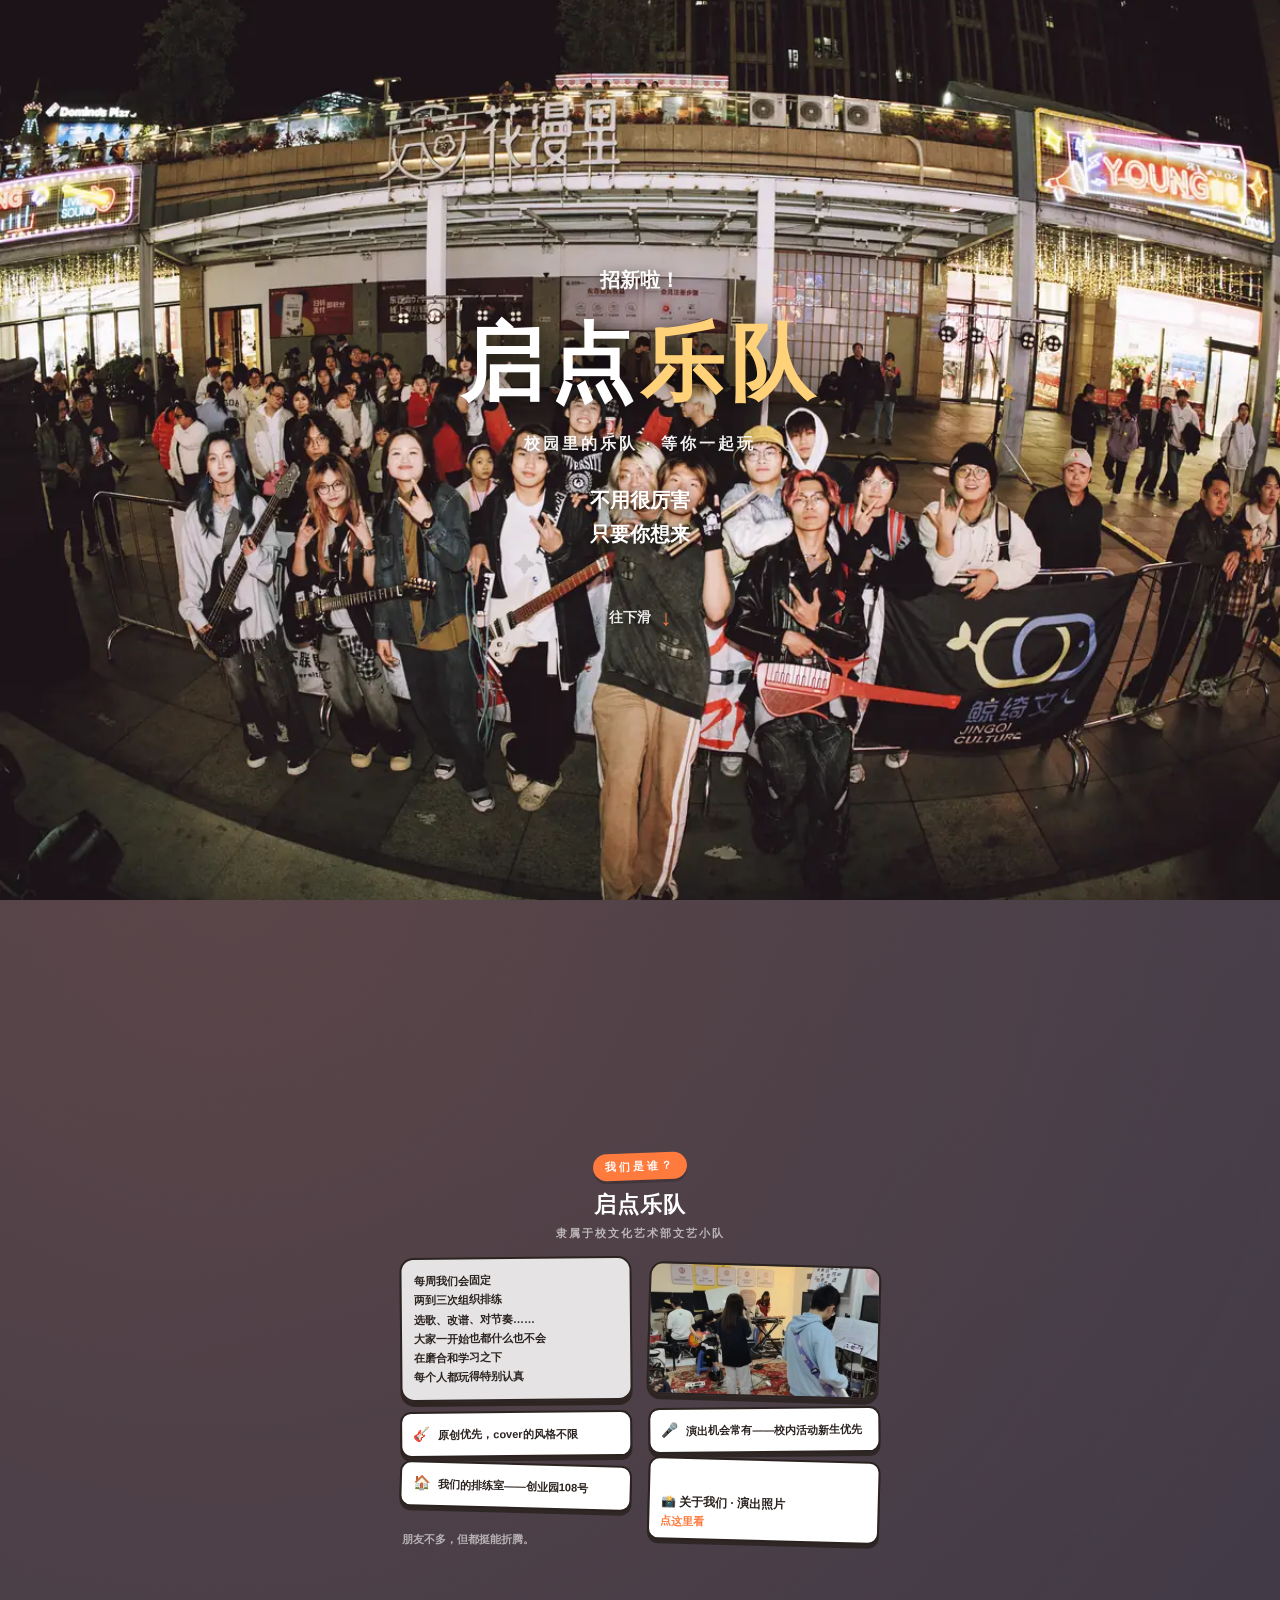
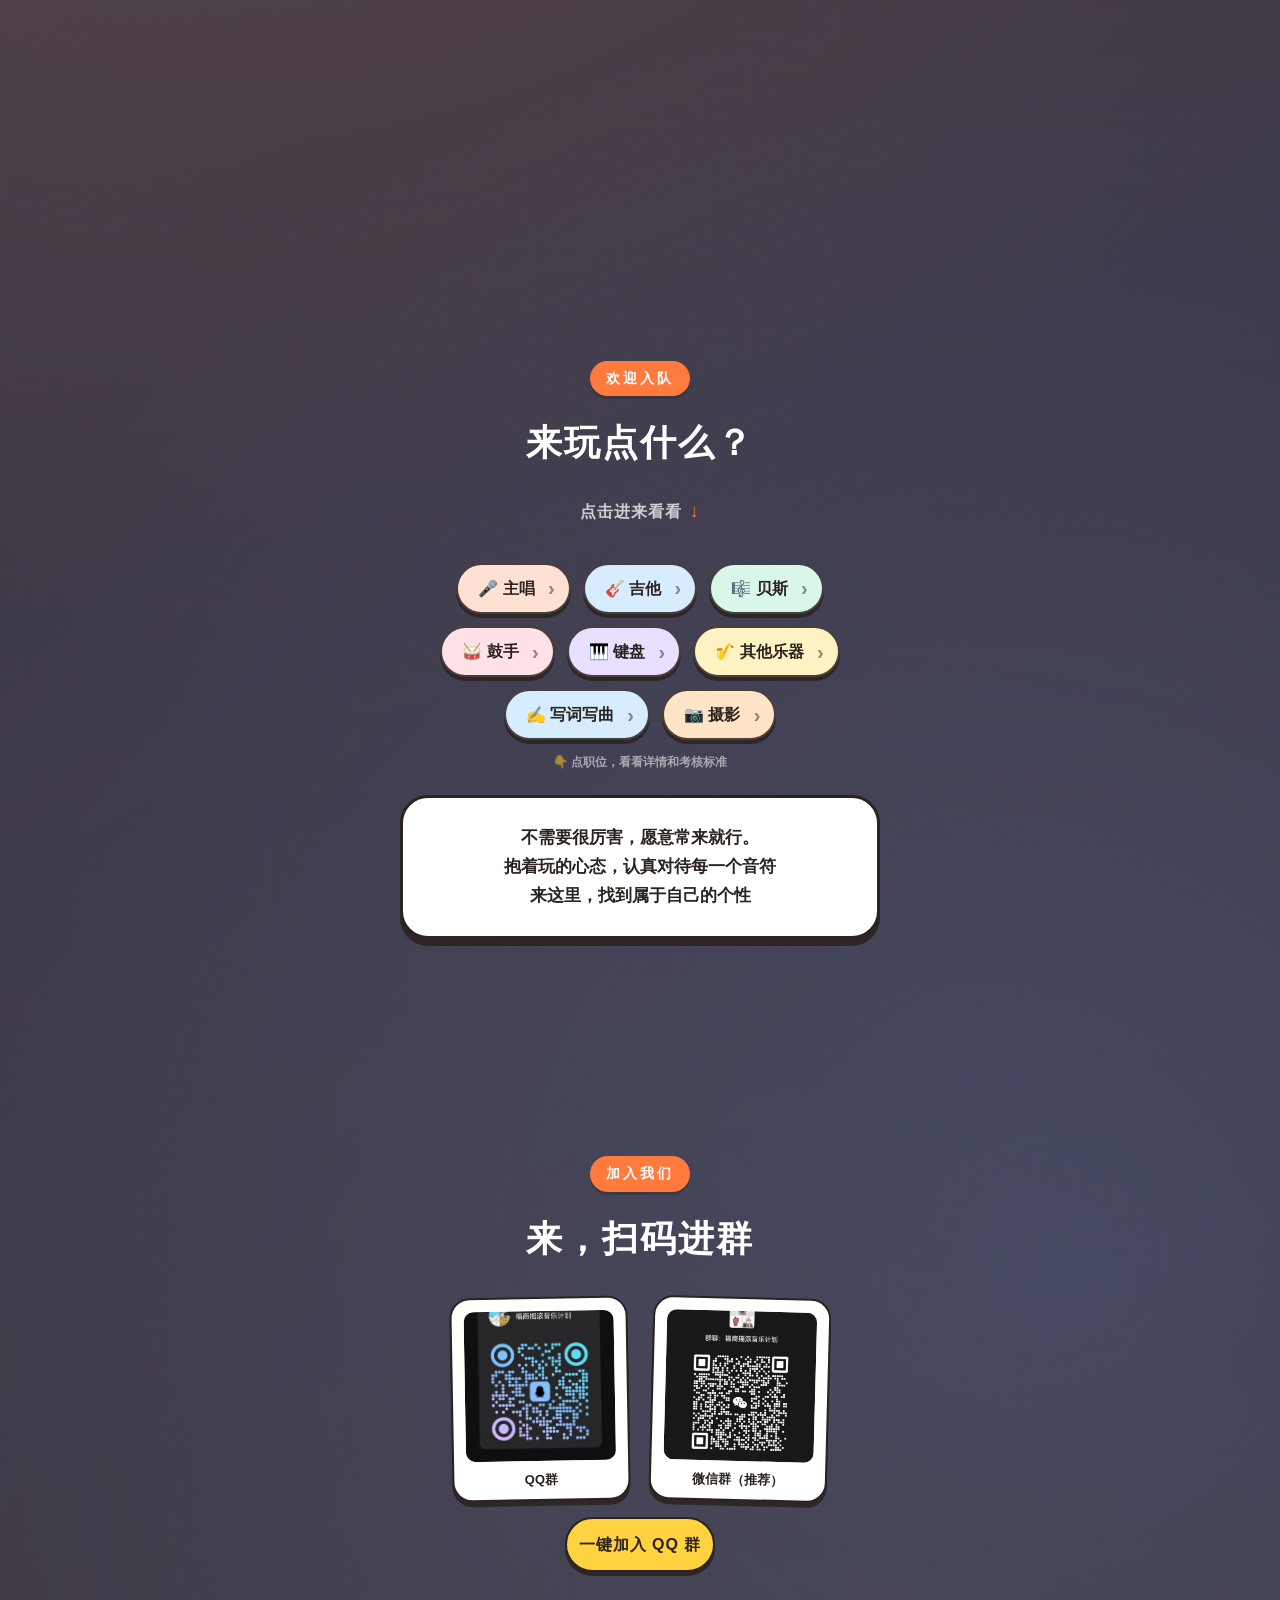
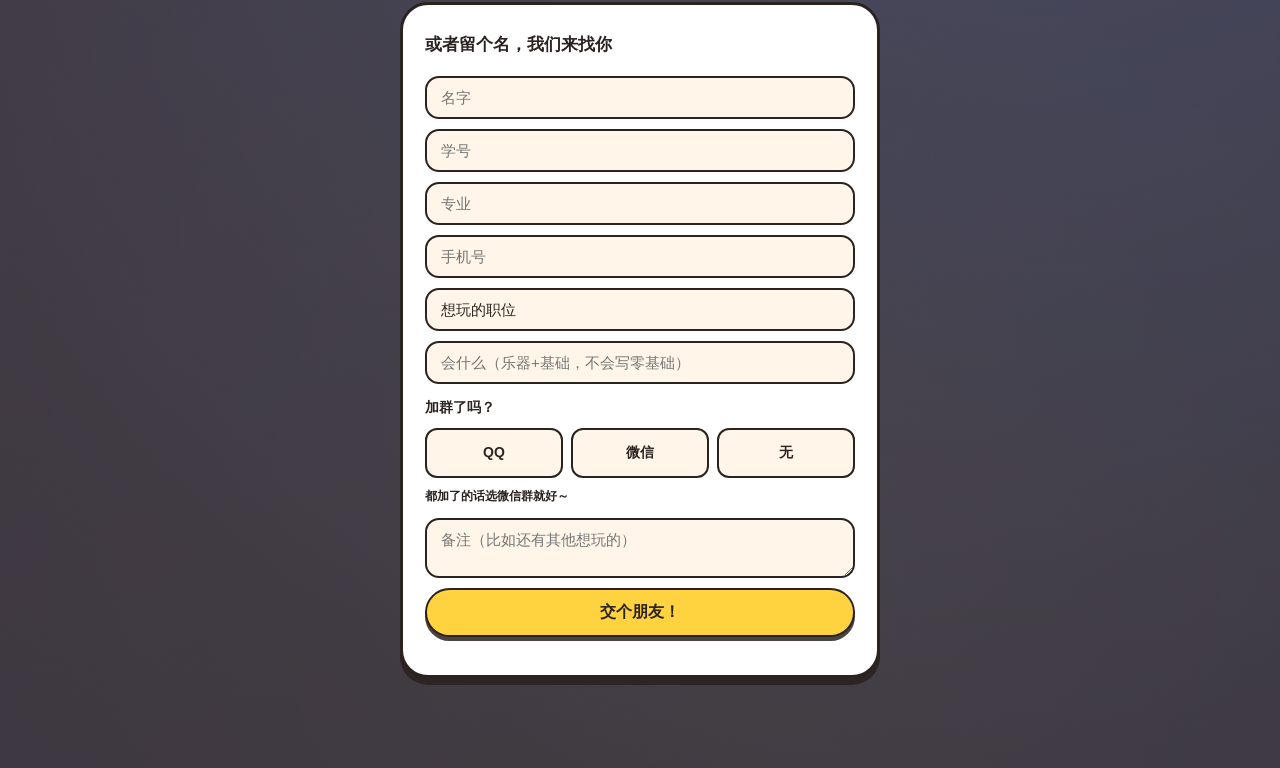
==== commit 3554f164: "会的乐器提示改为'不会写零基础'" ====
--- a/qidian/index.html
+++ b/qidian/index.html
@@ -122,7 +122,7 @@
             <option>其他乐器</option>
             <option>摄影</option>
           </select>
-          <input type="text" name="instruments" placeholder="会什么（乐器+基础，不会写不会）" required>
+          <input type="text" name="instruments" placeholder="会什么（乐器+基础，不会写零基础）" required>
           <div class="form-group">
             <label class="form-label">加群了吗？</label>
             <div class="group-options">
@@ -166,6 +166,6 @@
   <img id="qrZoomImg" src="" alt="二维码">
 </div>
 
-<script src="script.js?v=4"></script>
+<script src="script.js?v=5"></script>
 </body>
 </html>
